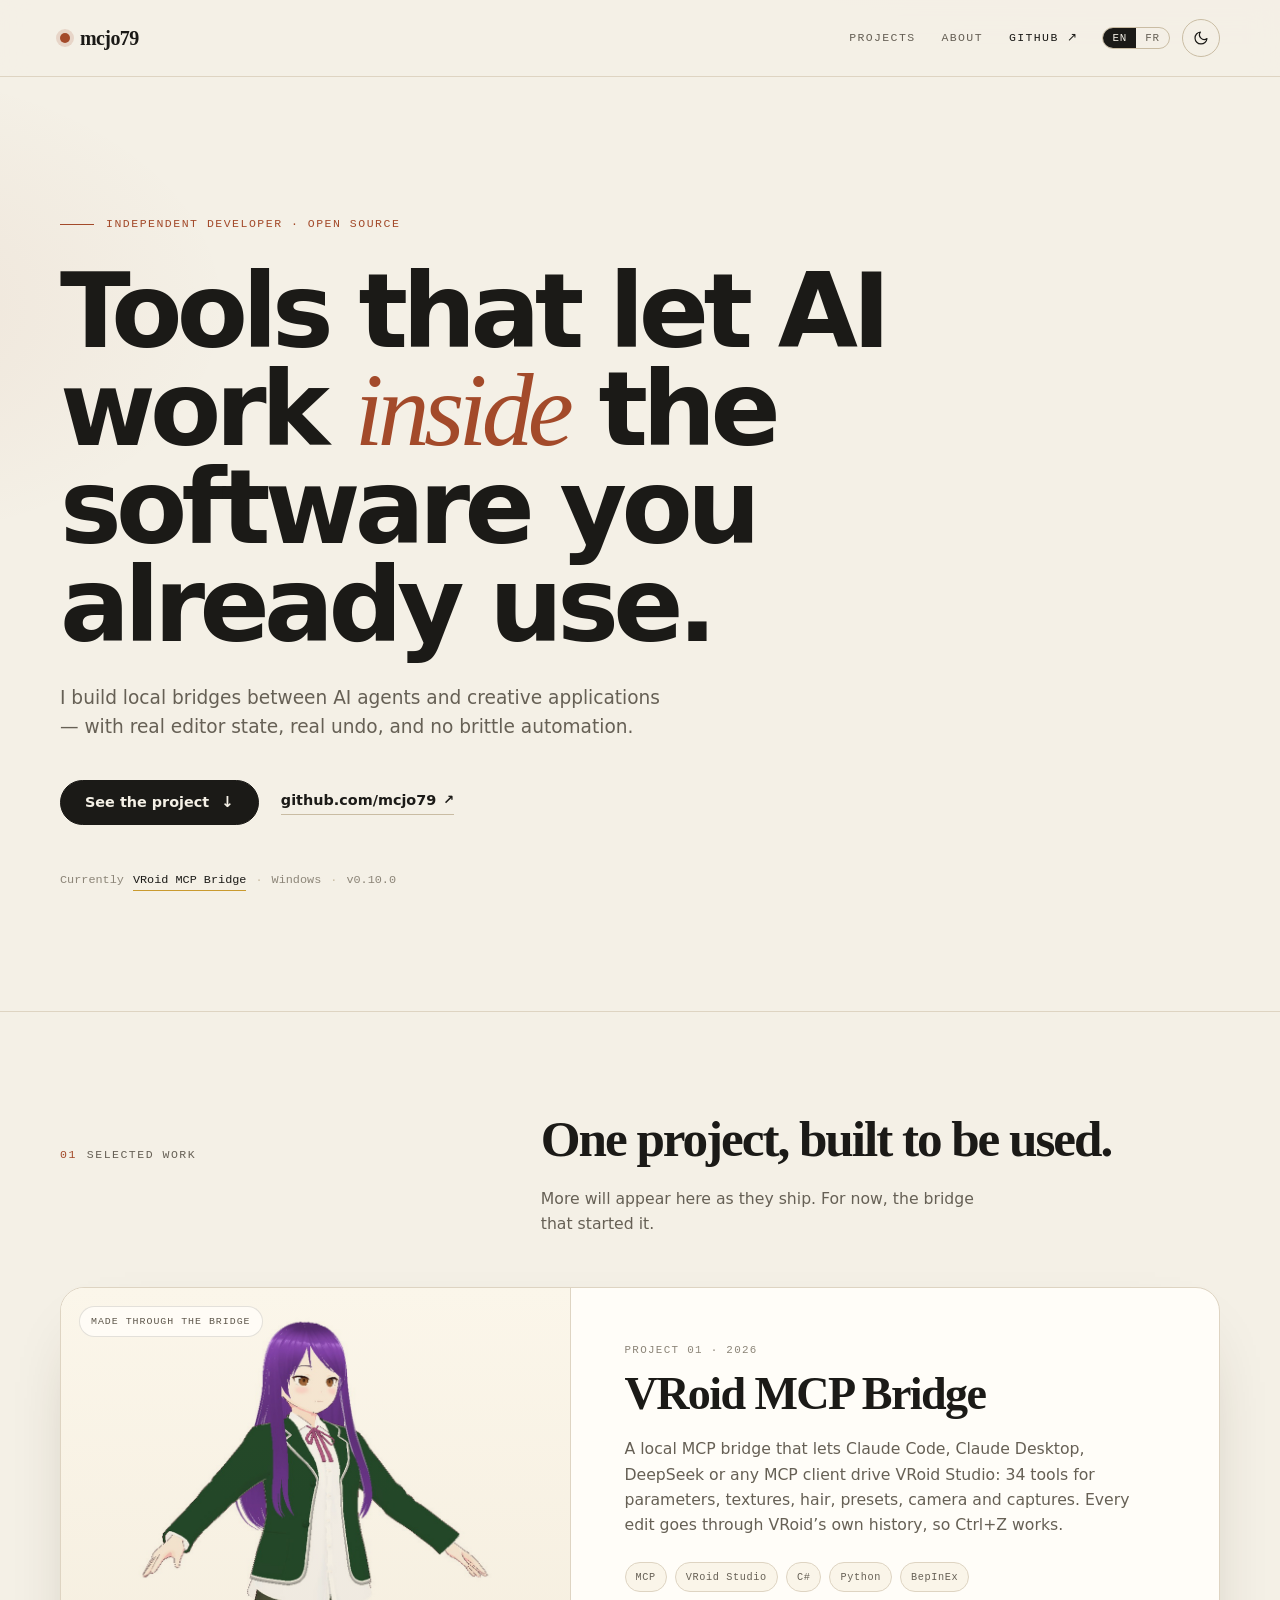
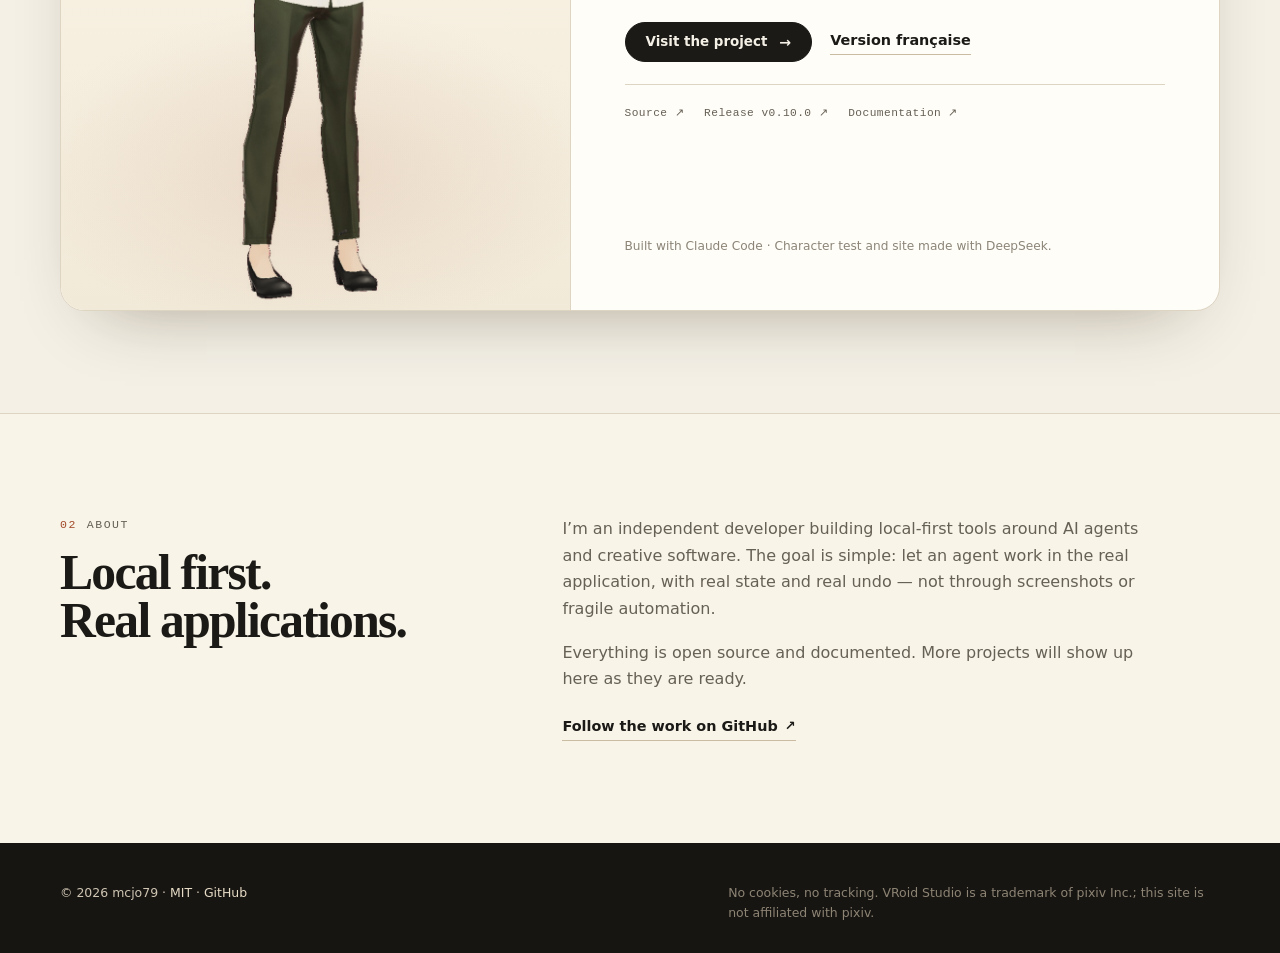
==== index.html @ bace5432 "Page d'accueil bilingue des projets" ====
<!doctype html>
<html lang="en">
<head>
  <meta charset="utf-8">
  <meta name="viewport" content="width=device-width, initial-scale=1">
  <meta name="color-scheme" content="light dark">
  <title>mcjo79 — Projects</title>
  <meta name="description" content="Open-source tools for AI-assisted 3D creation. Currently: VRoid MCP Bridge, a local MCP bridge that lets AI agents drive VRoid Studio.">
  <meta name="author" content="mcjo79">
  <link rel="canonical" href="https://mcjo79.github.io/">
  <link rel="alternate" hreflang="en" href="https://mcjo79.github.io/">
  <link rel="alternate" hreflang="fr" href="https://mcjo79.github.io/fr/">
  <link rel="alternate" hreflang="x-default" href="https://mcjo79.github.io/">
  <meta name="robots" content="index,follow">

  <meta property="og:type" content="website">
  <meta property="og:locale" content="en_US">
  <meta property="og:locale:alternate" content="fr_FR">
  <meta property="og:site_name" content="mcjo79">
  <meta property="og:title" content="mcjo79 — Projects">
  <meta property="og:description" content="Open-source tools for AI-assisted 3D creation. Currently: VRoid MCP Bridge, a local MCP bridge for VRoid Studio.">
  <meta property="og:url" content="https://mcjo79.github.io/">
  <meta property="og:image" content="https://mcjo79.github.io/assets/img/og-en.jpg">
  <meta property="og:image:width" content="1200">
  <meta property="og:image:height" content="630">
  <meta property="og:image:alt" content="mcjo79 — open-source tools for AI-assisted 3D creation">
  <meta name="twitter:card" content="summary_large_image">
  <meta name="twitter:title" content="mcjo79 — Projects">
  <meta name="twitter:description" content="Open-source tools for AI-assisted 3D creation. Currently: VRoid MCP Bridge.">
  <meta name="twitter:image" content="https://mcjo79.github.io/assets/img/og-en.jpg">

  <link rel="icon" href="assets/favicon.svg" type="image/svg+xml">
  <meta name="theme-color" content="#f4f0e6" media="(prefers-color-scheme: light)">
  <meta name="theme-color" content="#141310" media="(prefers-color-scheme: dark)">
  <link rel="stylesheet" href="assets/style.css">
  <script>
    (function () {
      try {
        var t = localStorage.getItem('mcjo79-theme');
        if (t === 'dark' || t === 'light') document.documentElement.dataset.theme = t;
        else if (window.matchMedia && window.matchMedia('(prefers-color-scheme: dark)').matches) {
          document.documentElement.dataset.theme = 'dark';
        }
      } catch (e) {}
    })();
  </script>
  <script src="assets/app.js" defer></script>

  <script type="application/ld+json">
  {
    "@context": "https://schema.org",
    "@type": "Person",
    "name": "mcjo79",
    "url": "https://mcjo79.github.io/",
    "sameAs": ["https://github.com/mcjo79"],
    "knowsAbout": ["MCP", "VRoid Studio", "AI agents", "3D creation"]
  }
  </script>
</head>
<body>
  <a class="skip-link" href="#main">Skip to content</a>

  <header class="site-header">
    <div class="wrap header-inner">
      <a class="brand" href="./" aria-label="mcjo79 — home">
        <span class="brand-dot" aria-hidden="true"></span>
        <span>mcjo79</span>
      </a>

      <nav class="nav" aria-label="Main navigation">
        <a href="#projects">Projects</a>
        <a href="#about">About</a>
        <a class="nav-ext" href="https://github.com/mcjo79" target="_blank" rel="noopener">GitHub <span aria-hidden="true">↗</span></a>
      </nav>

      <div class="header-tools">
        <div class="lang" aria-label="Language">
          <span aria-current="true">EN</span>
          <a href="fr/" hreflang="fr" lang="fr">FR</a>
        </div>
        <button class="theme-toggle" type="button" data-theme-toggle
                aria-label="Switch to dark theme"
                data-light-label="Switch to dark theme"
                data-dark-label="Switch to light theme">
          <svg class="theme-icon sun" viewBox="0 0 24 24" aria-hidden="true">
            <circle cx="12" cy="12" r="4"/>
            <path d="M12 2v2M12 20v2M4.9 4.9l1.4 1.4M17.7 17.7l1.4 1.4M2 12h2M20 12h2M4.9 19.1l1.4-1.4M17.7 6.3l1.4-1.4"/>
          </svg>
          <svg class="theme-icon moon" viewBox="0 0 24 24" aria-hidden="true">
            <path d="M21 12.8A9 9 0 1 1 11.2 3 7 7 0 0 0 21 12.8z"/>
          </svg>
        </button>
      </div>
    </div>
  </header>

  <main id="main">
    <section class="hero wrap">
      <p class="kicker">Independent developer · Open source</p>
      <h1>Tools that let AI work <em>inside</em> the software you already use.</h1>
      <p class="lede">I build local bridges between AI agents and creative applications — with real editor state, real undo, and no brittle automation.</p>
      <div class="hero-actions">
        <a class="btn" href="#projects">See the project <span aria-hidden="true">↓</span></a>
        <a class="text-link" href="https://github.com/mcjo79" target="_blank" rel="noopener">github.com/mcjo79 <span aria-hidden="true">↗</span></a>
      </div>
      <p class="hero-meta"><span>Currently</span> <a href="#projects">VRoid MCP Bridge</a> <span class="sep">·</span> <span>Windows</span> <span class="sep">·</span> <span>v0.10.0</span></p>
    </section>

    <section class="section" id="projects">
      <div class="wrap">
        <header class="section-head">
          <p class="section-label"><span>01</span>Selected work</p>
          <h2>One project, built to be used.</h2>
          <p class="section-lede">More will appear here as they ship. For now, the bridge that started it.</p>
        </header>

        <article class="project">
          <div class="project-media">
            <img src="assets/img/vroid-mcp.jpg" alt="A character with long purple hair and a dark green suit, created in VRoid Studio through the MCP bridge." width="760" height="1238" loading="lazy">
            <span class="media-tag">Made through the bridge</span>
          </div>

          <div class="project-body">
            <p class="project-kicker">Project 01 · 2026</p>
            <h3>VRoid MCP Bridge</h3>
            <p class="project-summary">A local MCP bridge that lets Claude Code, Claude Desktop, DeepSeek or any MCP client drive VRoid Studio: 34 tools for parameters, textures, hair, presets, camera and captures. Every edit goes through VRoid’s own history, so Ctrl+Z works.</p>

            <ul class="tags" aria-label="Technologies">
              <li>MCP</li>
              <li>VRoid Studio</li>
              <li>C#</li>
              <li>Python</li>
              <li>BepInEx</li>
            </ul>

            <div class="project-actions">
              <a class="btn btn-small" href="/vroid-mcp/">Visit the project <span aria-hidden="true">→</span></a>
              <a class="text-link" href="/vroid-mcp/fr/" hreflang="fr" lang="fr">Version française</a>
            </div>

            <div class="project-links">
              <a href="https://github.com/mcjo79/vroid-mcp" target="_blank" rel="noopener">Source ↗</a>
              <a href="https://github.com/mcjo79/vroid-mcp/releases/latest" target="_blank" rel="noopener">Release v0.10.0 ↗</a>
              <a href="https://github.com/mcjo79/vroid-mcp/blob/main/docs/REFERENCE.md" target="_blank" rel="noopener">Documentation ↗</a>
            </div>

            <p class="credit">Built with Claude Code · Character test and site made with DeepSeek.</p>
          </div>
        </article>
      </div>
    </section>

    <section class="section section-alt" id="about">
      <div class="wrap about-grid">
        <div>
          <p class="section-label"><span>02</span>About</p>
          <h2>Local first.<br>Real applications.</h2>
        </div>
        <div class="about-copy">
          <p>I’m an independent developer building local-first tools around AI agents and creative software. The goal is simple: let an agent work in the real application, with real state and real undo — not through screenshots or fragile automation.</p>
          <p>Everything is open source and documented. More projects will show up here as they are ready.</p>
          <a class="text-link" href="https://github.com/mcjo79" target="_blank" rel="noopener">Follow the work on GitHub <span aria-hidden="true">↗</span></a>
        </div>
      </div>
    </section>
  </main>

  <footer class="footer">
    <div class="wrap footer-inner">
      <p>© <span data-year>2026</span> mcjo79 · <a href="https://github.com/mcjo79/mcjo79.github.io/blob/main/LICENSE" target="_blank" rel="noopener">MIT</a> · <a href="https://github.com/mcjo79" target="_blank" rel="noopener">GitHub</a></p>
      <p class="footer-note">No cookies, no tracking. VRoid Studio is a trademark of pixiv Inc.; this site is not affiliated with pixiv.</p>
    </div>
  </footer>
</body>
</html>
---- assets/style.css ----
/* ==========================================================================
   mcjo79 — personal projects
   Warm paper, ink, gold and rust. No external fonts, no dependencies.
   ========================================================================== */

:root {
  --bg: #f4f0e6;
  --bg-2: #ece5d6;
  --surface: #fffdf8;
  --surface-2: #faf5e9;
  --ink: #1b1a17;
  --muted: #666055;
  --faint: #8c8578;
  --line: #ded4c2;
  --line-strong: #c9bca3;
  --gold: #c99a2e;
  --gold-soft: #efe1bd;
  --rust: #a34a2a;
  --green: #2f6b52;
  --max: 1160px;
  --font: ui-sans-serif, system-ui, -apple-system, "Segoe UI", Roboto, "Helvetica Neue", Arial, sans-serif;
  --serif: ui-serif, Georgia, "Times New Roman", serif;
  --mono: ui-monospace, SFMono-Regular, "Cascadia Code", Consolas, "Liberation Mono", monospace;
  --radius: 24px;
  --shadow: 0 30px 70px -40px rgba(50, 36, 12, .45);
}

html[data-theme="dark"] {
  --bg: #141310;
  --bg-2: #191712;
  --surface: #1d1b17;
  --surface-2: #181612;
  --ink: #f2ecdf;
  --muted: #b3aa99;
  --faint: #8b8274;
  --line: #332d24;
  --line-strong: #453c2e;
  --gold: #e2b84e;
  --gold-soft: #3a2f18;
  --rust: #d77b57;
  --green: #7fbfa1;
  --shadow: 0 30px 80px -40px rgba(0, 0, 0, .9);
}

*, *::before, *::after { box-sizing: border-box; }

html {
  scroll-behavior: smooth;
  scroll-padding-top: 100px;
  -webkit-text-size-adjust: 100%;
  color-scheme: light;
}
html[data-theme="dark"] { color-scheme: dark; }

body {
  margin: 0;
  background:
    radial-gradient(900px 520px at 88% -10%, rgba(201, 154, 46, .13), transparent 60%),
    radial-gradient(700px 440px at -12% 12%, rgba(163, 74, 42, .07), transparent 55%),
    var(--bg);
  color: var(--ink);
  font-family: var(--font);
  font-size: 16px;
  line-height: 1.6;
  -webkit-font-smoothing: antialiased;
  text-rendering: optimizeLegibility;
}
html[data-theme="dark"] body {
  background:
    radial-gradient(900px 520px at 88% -10%, rgba(226, 184, 78, .08), transparent 60%),
    radial-gradient(700px 440px at -12% 12%, rgba(215, 123, 87, .05), transparent 55%),
    var(--bg);
}

img { max-width: 100%; height: auto; display: block; }
a { color: inherit; text-decoration-thickness: 1px; text-underline-offset: .22em; }
button, input { font: inherit; color: inherit; }
button { cursor: pointer; }
::selection { background: var(--gold); color: #1b1a17; }

:focus-visible {
  outline: 3px solid var(--gold);
  outline-offset: 3px;
  border-radius: 6px;
}

h1, h2, h3, p { margin: 0; }
h1, h2, h3 {
  font-weight: 700;
  line-height: 1;
  letter-spacing: -.035em;
  text-wrap: balance;
}

.wrap {
  width: min(var(--max), calc(100% - 48px));
  margin-inline: auto;
}

.skip-link {
  position: absolute;
  left: 16px;
  top: -60px;
  z-index: 100;
  background: var(--ink);
  color: var(--bg);
  padding: 10px 16px;
  border-radius: 0 0 10px 10px;
  font-size: .86rem;
  text-decoration: none;
}
.skip-link:focus { top: 0; }

/* ---------- Header ---------- */

.site-header {
  position: sticky;
  top: 0;
  z-index: 50;
  background: color-mix(in srgb, var(--bg) 88%, transparent);
  -webkit-backdrop-filter: blur(14px);
  backdrop-filter: blur(14px);
  border-bottom: 1px solid var(--line);
}
.header-inner {
  display: flex;
  align-items: center;
  justify-content: space-between;
  gap: 24px;
  min-height: 76px;
}
.brand {
  display: inline-flex;
  align-items: center;
  gap: 10px;
  font-family: var(--serif);
  font-size: 1.25rem;
  font-weight: 700;
  letter-spacing: -.03em;
  text-decoration: none;
  white-space: nowrap;
}
.brand-dot {
  width: 10px;
  height: 10px;
  border-radius: 50%;
  background: var(--rust);
  box-shadow: 0 0 0 4px color-mix(in srgb, var(--rust) 16%, transparent);
}

.nav {
  display: flex;
  align-items: center;
  gap: 26px;
  margin-left: auto;
}
.nav a {
  font-family: var(--mono);
  font-size: .72rem;
  letter-spacing: .12em;
  text-transform: uppercase;
  text-decoration: none;
  color: var(--muted);
  padding: 6px 0;
}
.nav a:hover { color: var(--rust); }
.nav .nav-ext { color: var(--ink); }

.header-tools {
  display: flex;
  align-items: center;
  gap: 12px;
}
.lang {
  display: inline-flex;
  align-items: center;
  border: 1px solid var(--line-strong);
  border-radius: 999px;
  overflow: hidden;
  font-family: var(--mono);
  font-size: .68rem;
  letter-spacing: .08em;
}
.lang span, .lang a {
  padding: 5px 9px;
  text-decoration: none;
  line-height: 1;
}
.lang span {
  background: var(--ink);
  color: var(--bg);
}
.lang a { color: var(--muted); }
.lang a:hover { color: var(--ink); background: var(--surface); }

.theme-toggle {
  width: 38px;
  height: 38px;
  display: inline-grid;
  place-items: center;
  border: 1px solid var(--line-strong);
  border-radius: 50%;
  background: transparent;
  color: var(--ink);
  font-size: 1rem;
  line-height: 1;
}
.theme-toggle:hover { border-color: var(--ink); background: var(--surface); }
.theme-icon {
  display: none;
  width: 16px;
  height: 16px;
  fill: none;
  stroke: currentColor;
  stroke-width: 1.8;
  stroke-linecap: round;
  stroke-linejoin: round;
}
html[data-theme="dark"] .theme-icon.sun { display: block; }
html:not([data-theme="dark"]) .theme-icon.moon { display: block; }

/* ---------- Hero ---------- */

.hero {
  padding-top: clamp(72px, 11vw, 138px);
  padding-bottom: clamp(72px, 10vw, 120px);
}
.kicker {
  display: flex;
  align-items: center;
  gap: 12px;
  margin-bottom: 30px;
  font-family: var(--mono);
  font-size: .72rem;
  letter-spacing: .13em;
  text-transform: uppercase;
  color: var(--rust);
}
.kicker::before {
  content: "";
  width: 34px;
  height: 1px;
  background: currentColor;
}
.hero h1 {
  max-width: 1050px;
  font-size: clamp(2.9rem, 8.1vw, 7rem);
  line-height: .94;
  letter-spacing: -.055em;
}
.hero h1 em {
  font-family: var(--serif);
  font-style: italic;
  font-weight: 500;
  color: var(--rust);
}
.lede {
  max-width: 610px;
  margin-top: 30px;
  color: var(--muted);
  font-size: clamp(1.02rem, 1.45vw, 1.18rem);
  line-height: 1.55;
}
.hero-actions {
  display: flex;
  align-items: center;
  flex-wrap: wrap;
  gap: 22px;
  margin-top: 38px;
}
.hero-meta {
  display: flex;
  align-items: center;
  flex-wrap: wrap;
  gap: 9px;
  margin-top: 46px;
  font-family: var(--mono);
  font-size: .74rem;
  color: var(--faint);
}
.hero-meta a { color: var(--ink); text-decoration: none; border-bottom: 1px solid var(--gold); }
.hero-meta a:hover { color: var(--rust); }
.hero-meta .sep { color: var(--line-strong); }

.btn {
  display: inline-flex;
  align-items: center;
  justify-content: center;
  gap: 12px;
  padding: 14px 24px;
  border: 1px solid var(--ink);
  border-radius: 999px;
  background: var(--ink);
  color: var(--bg);
  font-size: .9rem;
  font-weight: 600;
  line-height: 1;
  text-decoration: none;
  white-space: nowrap;
  transition: background .2s ease, color .2s ease, border-color .2s ease, transform .2s ease;
}
.btn:hover {
  background: var(--rust);
  border-color: var(--rust);
  color: #fff9ee;
  transform: translateY(-2px);
}
.btn span { font-size: 1.05em; }
.btn-small { padding: 12px 20px; font-size: .84rem; }

.text-link {
  display: inline-flex;
  align-items: center;
  gap: 7px;
  color: var(--ink);
  font-size: .9rem;
  font-weight: 600;
  text-decoration: none;
  border-bottom: 1px solid var(--line-strong);
  padding-bottom: 2px;
}
.text-link:hover { color: var(--rust); border-color: var(--rust); }
.text-link span { font-size: .9em; }

/* ---------- Sections ---------- */

.section {
  padding: clamp(64px, 8vw, 104px) 0;
  border-top: 1px solid var(--line);
}
.section-alt {
  background: color-mix(in srgb, var(--surface-2) 72%, transparent);
}
.section-head {
  display: grid;
  grid-template-columns: minmax(0, .8fr) minmax(0, 1.2fr);
  gap: 28px;
  align-items: end;
  margin-bottom: clamp(30px, 4vw, 50px);
}
.section-label {
  font-family: var(--mono);
  font-size: .72rem;
  letter-spacing: .13em;
  text-transform: uppercase;
  color: var(--muted);
}
.section-label span { color: var(--rust); margin-right: 10px; }
.section-head h2 {
  font-family: var(--serif);
  font-size: clamp(1.9rem, 4vw, 3.2rem);
  letter-spacing: -.04em;
  line-height: .98;
}
.section-lede {
  grid-column: 2;
  color: var(--muted);
  font-size: .98rem;
  max-width: 46ch;
  margin-top: -6px;
}

/* ---------- Project card ---------- */

.project {
  display: grid;
  grid-template-columns: minmax(0, .88fr) minmax(0, 1.12fr);
  background: var(--surface);
  border: 1px solid var(--line);
  border-radius: var(--radius);
  overflow: hidden;
  box-shadow: var(--shadow);
}
.project-media {
  position: relative;
  display: flex;
  align-items: flex-end;
  justify-content: center;
  min-height: 590px;
  padding: 22px 18px 0;
  background:
    linear-gradient(180deg, #fbf6ea 0%, #f2ead9 100%);
  border-right: 1px solid var(--line);
  overflow: hidden;
}
.project-media::before {
  content: "";
  position: absolute;
  inset: 0;
  background: radial-gradient(420px 240px at 50% 78%, rgba(163, 74, 42, .12), transparent 70%);
  pointer-events: none;
}
.project-media img {
  position: relative;
  width: 100%;
  max-height: 600px;
  object-fit: contain;
  object-position: bottom center;
  mix-blend-mode: multiply;
}
.media-tag {
  position: absolute;
  top: 18px;
  left: 18px;
  z-index: 1;
  padding: 7px 11px;
  border-radius: 999px;
  background: rgba(255, 253, 248, .88);
  border: 1px solid rgba(27, 26, 23, .12);
  color: #5e574b;
  font-family: var(--mono);
  font-size: .62rem;
  letter-spacing: .1em;
  text-transform: uppercase;
  -webkit-backdrop-filter: blur(6px);
  backdrop-filter: blur(6px);
}
.project-body {
  display: flex;
  flex-direction: column;
  padding: clamp(28px, 4.4vw, 54px);
}
.project-kicker {
  font-family: var(--mono);
  font-size: .68rem;
  letter-spacing: .12em;
  text-transform: uppercase;
  color: var(--faint);
}
.project-body h3 {
  font-family: var(--serif);
  font-size: clamp(2rem, 3.6vw, 3rem);
  line-height: .98;
  margin-top: 12px;
}
.project-summary {
  color: var(--muted);
  font-size: .98rem;
  line-height: 1.62;
  margin-top: 20px;
  max-width: 52ch;
}
.tags {
  display: flex;
  flex-wrap: wrap;
  gap: 8px;
  list-style: none;
  padding: 0;
  margin: 24px 0 0;
}
.tags li {
  padding: 6px 10px;
  border: 1px solid var(--line);
  border-radius: 999px;
  font-family: var(--mono);
  font-size: .64rem;
  letter-spacing: .06em;
  color: var(--muted);
  background: var(--surface-2);
}
.project-actions {
  display: flex;
  align-items: center;
  flex-wrap: wrap;
  gap: 18px;
  margin-top: 30px;
}
.project-links {
  display: flex;
  flex-wrap: wrap;
  gap: 20px;
  margin-top: 22px;
  padding-top: 20px;
  border-top: 1px solid var(--line);
  font-family: var(--mono);
  font-size: .7rem;
  letter-spacing: .04em;
}
.project-links a {
  color: var(--muted);
  text-decoration: none;
}
.project-links a:hover { color: var(--rust); }
.credit {
  margin-top: auto;
  padding-top: 28px;
  color: var(--faint);
  font-size: .76rem;
  line-height: 1.5;
}

/* ---------- About ---------- */

.about-grid {
  display: grid;
  grid-template-columns: minmax(0, .8fr) minmax(0, 1.2fr);
  gap: clamp(28px, 5vw, 70px);
  align-items: start;
}
.about-grid h2 {
  font-family: var(--serif);
  font-size: clamp(1.9rem, 4vw, 3.1rem);
  margin-top: 14px;
  line-height: .98;
}
.about-copy p {
  color: var(--muted);
  font-size: 1rem;
  line-height: 1.65;
  margin-bottom: 18px;
  max-width: 58ch;
}
.about-copy .text-link { margin-top: 4px; }

/* ---------- Footer ---------- */

.footer {
  background: #171512;
  color: #cfc5b3;
  padding: 40px 0 30px;
  font-size: .78rem;
}
.footer a { color: #e7dcc6; text-decoration: none; }
.footer a:hover { color: var(--gold); }
.footer-inner {
  display: flex;
  justify-content: space-between;
  align-items: flex-start;
  gap: 24px;
  flex-wrap: wrap;
}
.footer p { margin: 0; max-width: 62ch; line-height: 1.6; }
.footer .footer-note { color: #8d8474; }
.footer .footer-note a { color: #c9bda7; }

/* ---------- 404 ---------- */

.error-page {
  min-height: calc(100vh - 76px);
  display: grid;
  place-items: center;
  padding: 64px 0;
  text-align: center;
}
.error-page .code {
  font-family: var(--serif);
  font-size: clamp(6rem, 22vw, 12rem);
  line-height: .8;
  color: var(--ink);
  letter-spacing: -.08em;
}
.error-page h1 {
  font-family: var(--serif);
  font-size: clamp(1.8rem, 4vw, 2.8rem);
  margin-top: 22px;
}
.error-page p {
  color: var(--muted);
  max-width: 44ch;
  margin: 14px auto 0;
}
.error-actions {
  display: flex;
  justify-content: center;
  flex-wrap: wrap;
  gap: 16px;
  margin-top: 30px;
}

/* ---------- Responsive ---------- */

@media (max-width: 980px) {
  .project { grid-template-columns: 1fr; }
  .project-media {
    min-height: 440px;
    max-height: 520px;
    border-right: 0;
    border-bottom: 1px solid var(--line);
    padding-top: 12px;
  }
  .project-media img { max-height: 500px; }
  .project-body { padding: 34px; }
  .credit { margin-top: 24px; }
}

@media (max-width: 760px) {
  .wrap { width: calc(100% - 32px); }
  .header-inner { min-height: 66px; gap: 12px; }
  .nav { display: none; }
  .brand { font-size: 1.08rem; }
  .brand-dot { width: 8px; height: 8px; }
  .header-tools { gap: 8px; }
  .lang span, .lang a { padding: 4px 8px; }
  .theme-toggle { width: 34px; height: 34px; }
  .hero { padding-top: 56px; padding-bottom: 64px; }
  .hero h1 { font-size: clamp(2.55rem, 11vw, 3.8rem); }
  .lede { margin-top: 22px; }
  .hero-actions { gap: 16px; margin-top: 30px; }
  .hero-meta { margin-top: 32px; }
  .section-head { grid-template-columns: 1fr; gap: 16px; }
  .section-lede { grid-column: 1; margin-top: 0; }
  .about-grid { grid-template-columns: 1fr; }
  .project-media { min-height: 360px; max-height: 430px; }
  .project-media img { max-height: 420px; }
  .project-body { padding: 24px; }
  .project-body h3 { font-size: clamp(1.9rem, 8vw, 2.5rem); }
  .project-summary { font-size: .94rem; }
  .project-actions { gap: 14px; }
  .footer-inner { flex-direction: column; gap: 14px; }
  .error-page { min-height: calc(100vh - 66px); }
}

@media (max-width: 420px) {
  .header-tools .lang { font-size: .62rem; }
  .hero h1 { font-size: clamp(2.3rem, 12vw, 3.1rem); }
  .btn { width: 100%; }
  .project-actions .text-link { margin-inline: auto; }
  .project-links { gap: 14px; }
  .media-tag { font-size: .56rem; }
}

@media (prefers-reduced-motion: reduce) {
  html { scroll-behavior: auto; }
  *, *::before, *::after {
    animation-duration: .01ms !important;
    transition-duration: .01ms !important;
  }
}
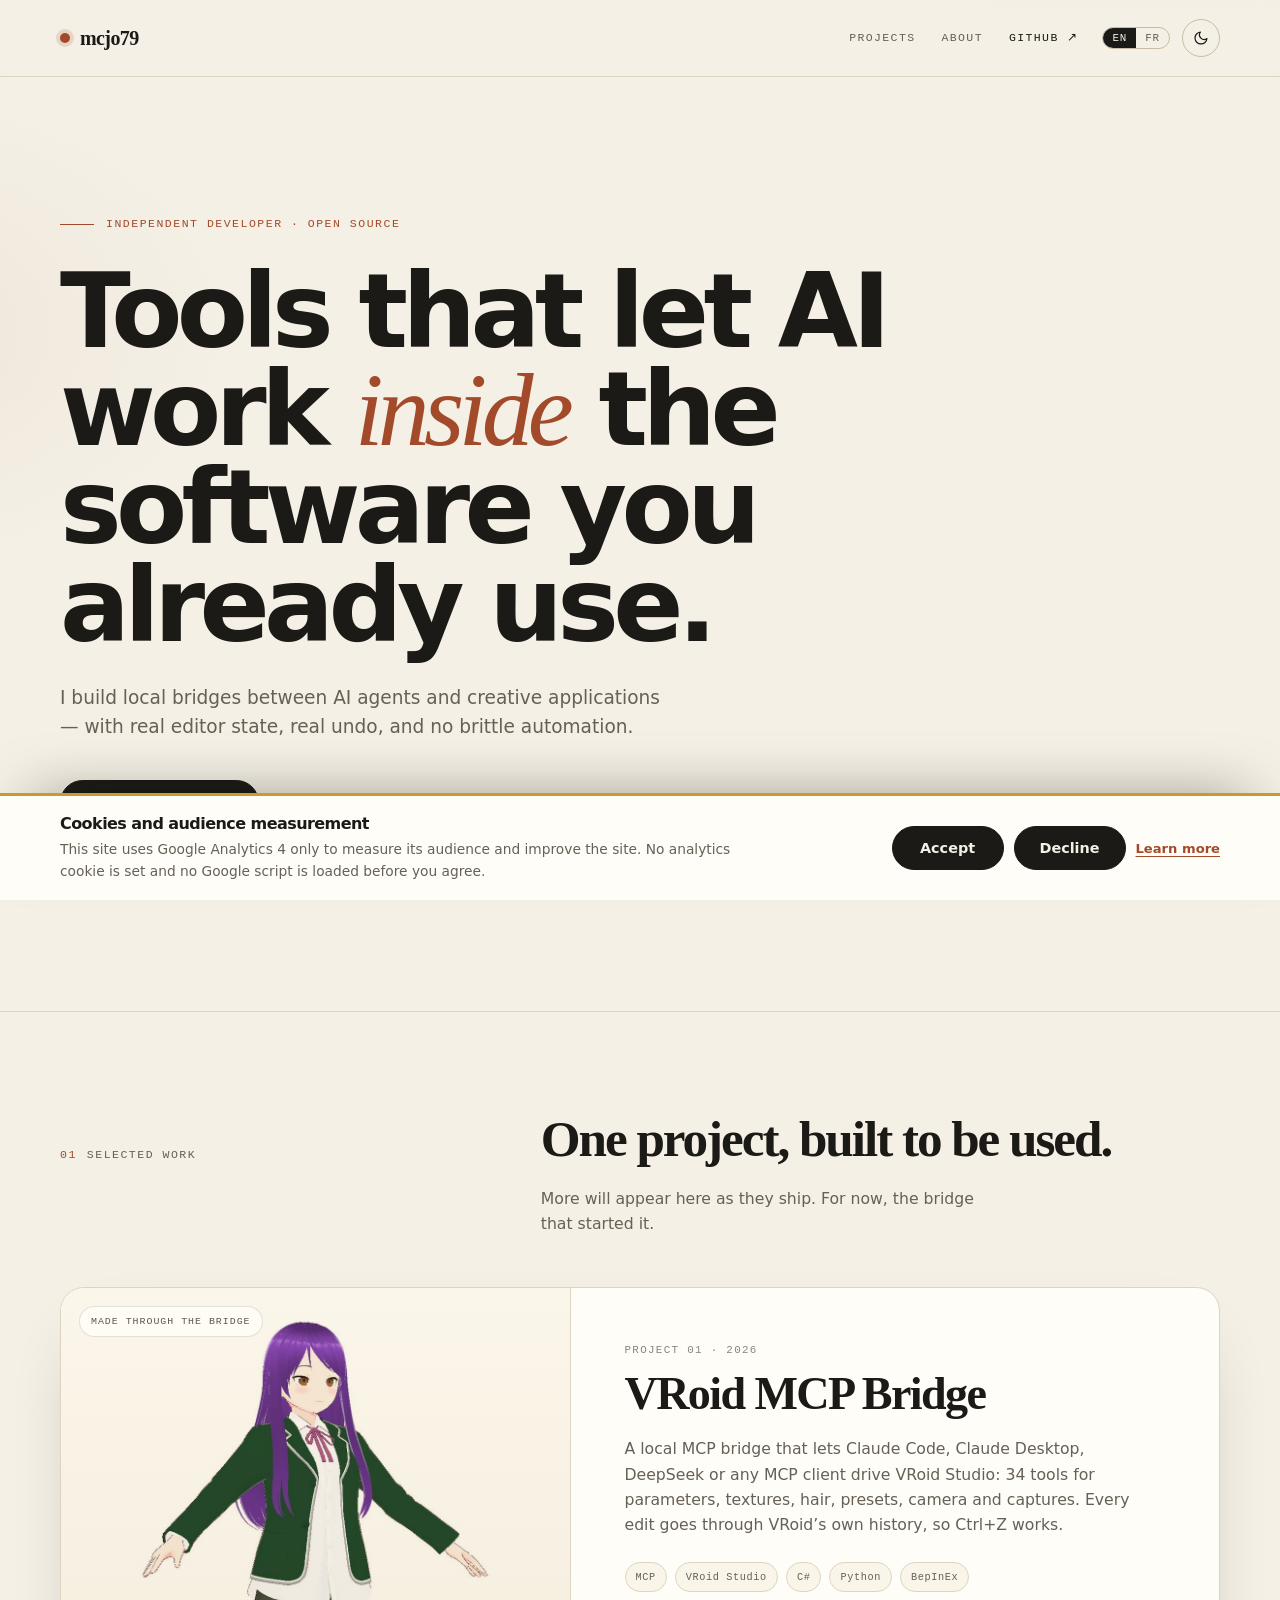
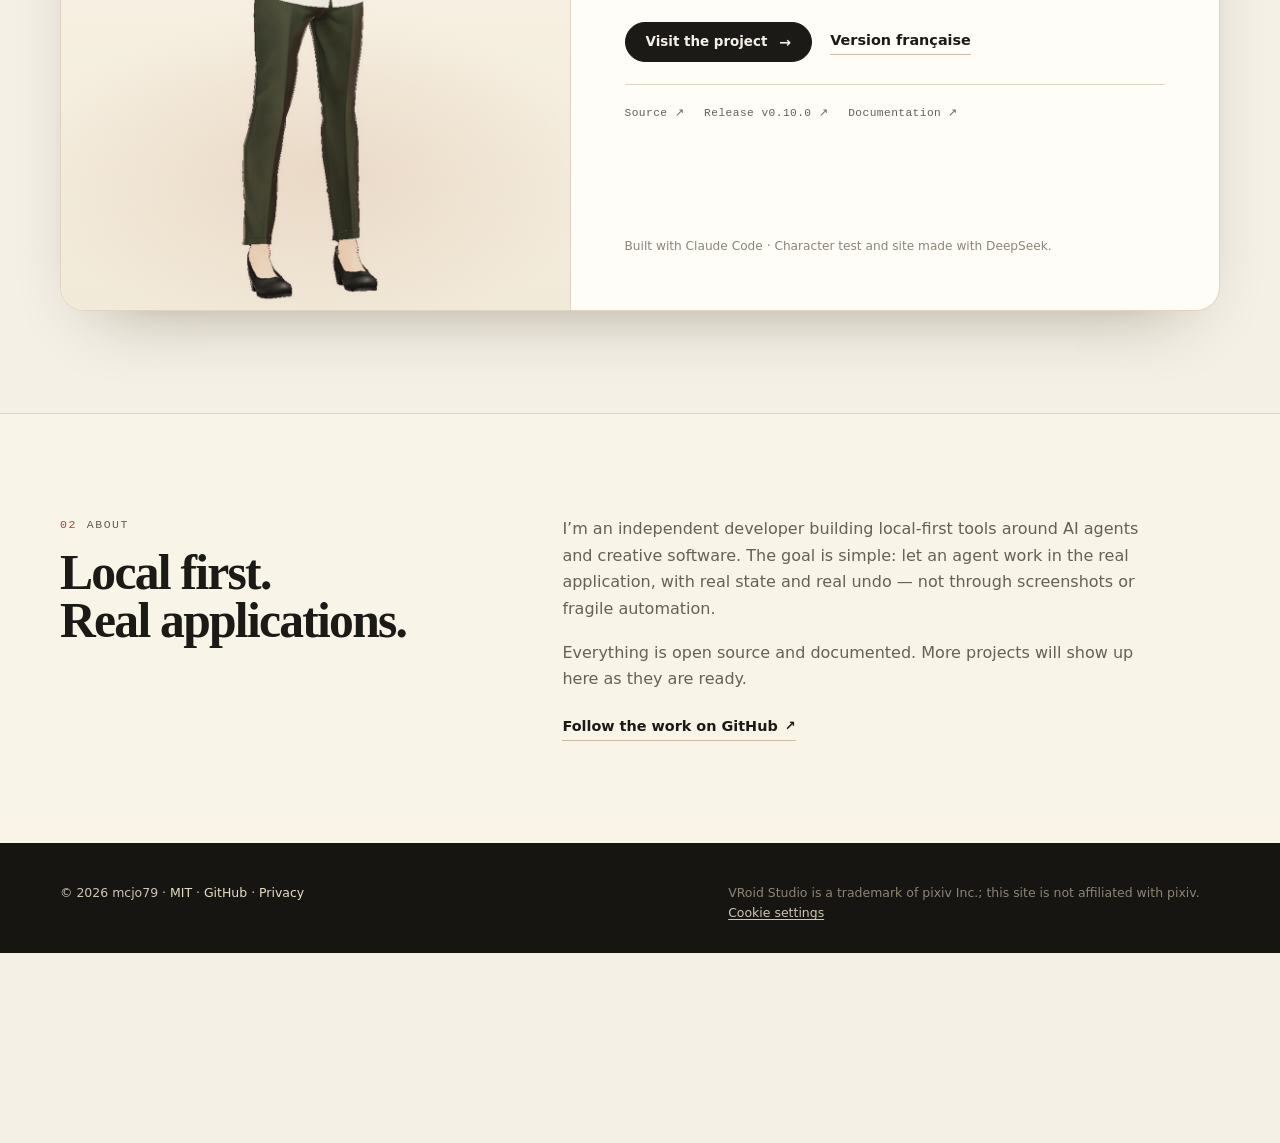
==== commit 7ec0a814: "Ajout du suivi Analytics avec consentement RGPD" ====
--- a/index.html
+++ b/index.html
@@ -1,5 +1,5 @@
 <!doctype html>
-<html lang="en">
+<html lang="en" data-privacy="privacy/">
 <head>
   <meta charset="utf-8">
   <meta name="viewport" content="width=device-width, initial-scale=1">
@@ -45,6 +45,7 @@
     })();
   </script>
   <script src="assets/app.js" defer></script>
+  <script src="assets/js/consent.js" defer></script>
 
   <script type="application/ld+json">
   {
@@ -167,8 +168,8 @@
 
   <footer class="footer">
     <div class="wrap footer-inner">
-      <p>© <span data-year>2026</span> mcjo79 · <a href="https://github.com/mcjo79/mcjo79.github.io/blob/main/LICENSE" target="_blank" rel="noopener">MIT</a> · <a href="https://github.com/mcjo79" target="_blank" rel="noopener">GitHub</a></p>
-      <p class="footer-note">No cookies, no tracking. VRoid Studio is a trademark of pixiv Inc.; this site is not affiliated with pixiv.</p>
+      <p>© <span data-year>2026</span> mcjo79 · <a href="https://github.com/mcjo79/mcjo79.github.io/blob/main/LICENSE" target="_blank" rel="noopener">MIT</a> · <a href="https://github.com/mcjo79" target="_blank" rel="noopener">GitHub</a> · <a href="privacy/">Privacy</a></p>
+      <p class="footer-note">VRoid Studio is a trademark of pixiv Inc.; this site is not affiliated with pixiv. <button type="button" class="footer-link-button" data-consent-open>Cookie settings</button></p>
     </div>
   </footer>
 </body>
--- a/assets/style.css
+++ b/assets/style.css
@@ -626,3 +626,139 @@
     transition-duration: .01ms !important;
   }
 }
+
+/* ---------- Consentement RGPD ---------- */
+
+.consent-banner {
+  position: fixed;
+  left: 0;
+  right: 0;
+  bottom: 0;
+  z-index: 110;
+  background: var(--surface);
+  border-top: 3px solid var(--gold);
+  box-shadow: 0 -24px 60px -34px rgba(30, 22, 8, .55);
+}
+.consent-banner[hidden] { display: none; }
+.consent-inner {
+  display: flex;
+  align-items: center;
+  justify-content: space-between;
+  gap: 28px;
+  padding-top: 18px;
+  padding-bottom: 18px;
+}
+.consent-text { max-width: 70ch; }
+.consent-text h2 {
+  font-size: 1rem;
+  line-height: 1.25;
+  margin-bottom: 5px;
+}
+.consent-text p {
+  margin: 0;
+  color: var(--muted);
+  font-size: .86rem;
+  line-height: 1.55;
+}
+.consent-text .consent-state {
+  margin-top: 6px;
+  color: var(--ink);
+  font-size: .78rem;
+  font-weight: 700;
+}
+.consent-actions {
+  display: flex;
+  align-items: center;
+  gap: 10px;
+  flex-wrap: wrap;
+  flex-shrink: 0;
+}
+.consent-btn {
+  width: auto;
+  min-width: 112px;
+  justify-content: center;
+}
+.consent-more {
+  font-size: .82rem;
+  color: var(--rust);
+  font-weight: 600;
+  text-underline-offset: 3px;
+  white-space: nowrap;
+}
+.consent-more:hover { color: var(--gold); }
+body.consent-open { padding-bottom: 190px; }
+
+.footer-link-button {
+  background: none;
+  border: 0;
+  padding: 0;
+  color: #cfc5b3;
+  font: inherit;
+  text-decoration: underline;
+  text-underline-offset: .2em;
+}
+.footer-link-button:hover { color: var(--gold); }
+
+/* ---------- Pages légales ---------- */
+
+.legal { padding-top: clamp(48px, 6vw, 76px); }
+.legal-wrap { max-width: 820px; }
+.legal h1 {
+  font-family: var(--serif);
+  font-size: clamp(2.2rem, 5vw, 3.4rem);
+  margin: 16px 0 18px;
+}
+.legal h2 {
+  font-size: 1.22rem;
+  margin: 38px 0 12px;
+}
+.legal p, .legal li {
+  color: var(--muted);
+  font-size: .95rem;
+}
+.legal p { margin-bottom: 14px; }
+.legal p:last-child { margin-bottom: 0; }
+.legal strong { color: var(--ink); }
+.legal ul, .legal ol {
+  margin: 0 0 1em;
+  padding-left: 22px;
+}
+.legal li { margin-bottom: .45em; }
+.legal a { color: var(--rust); font-weight: 600; }
+.legal a:hover { color: var(--gold); }
+.legal table {
+  width: 100%;
+  border-collapse: collapse;
+  margin: 16px 0 24px;
+  font-size: .88rem;
+}
+.legal th, .legal td {
+  padding: 10px 12px;
+  border-bottom: 1px solid var(--line);
+  text-align: left;
+  vertical-align: top;
+}
+.legal th { color: var(--ink); font-weight: 700; }
+.legal td { color: var(--muted); }
+.legal code {
+  font-family: var(--mono);
+  font-size: .86em;
+  background: color-mix(in srgb, var(--ink) 6%, transparent);
+  border: 1px solid var(--line);
+  border-radius: 5px;
+  padding: .08em .32em;
+  white-space: nowrap;
+}
+.legal-footer { border-top: 0; }
+
+@media (max-width: 760px) {
+  .consent-inner {
+    flex-direction: column;
+    align-items: stretch;
+    gap: 14px;
+  }
+  .consent-actions { width: 100%; }
+  .consent-btn { flex: 1 1 130px; }
+  .consent-more { width: 100%; }
+  body.consent-open { padding-bottom: 280px; }
+}
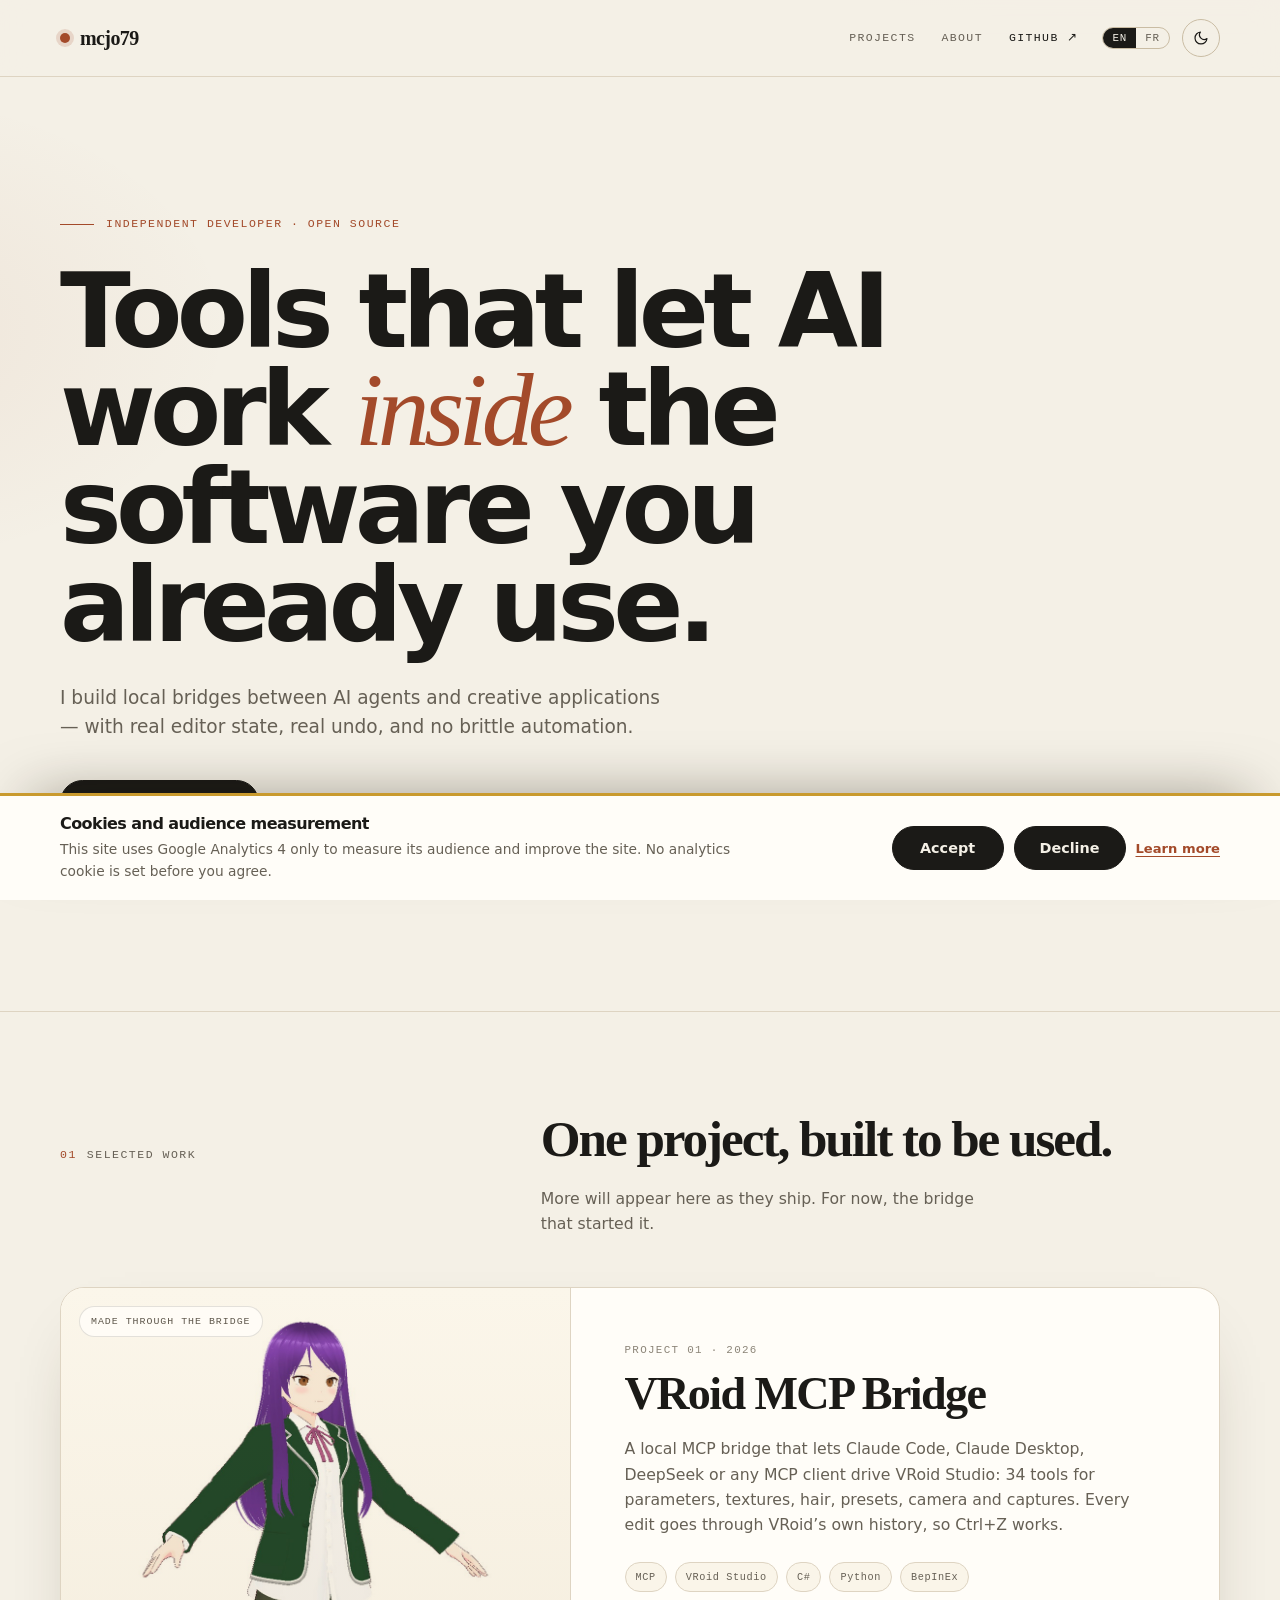
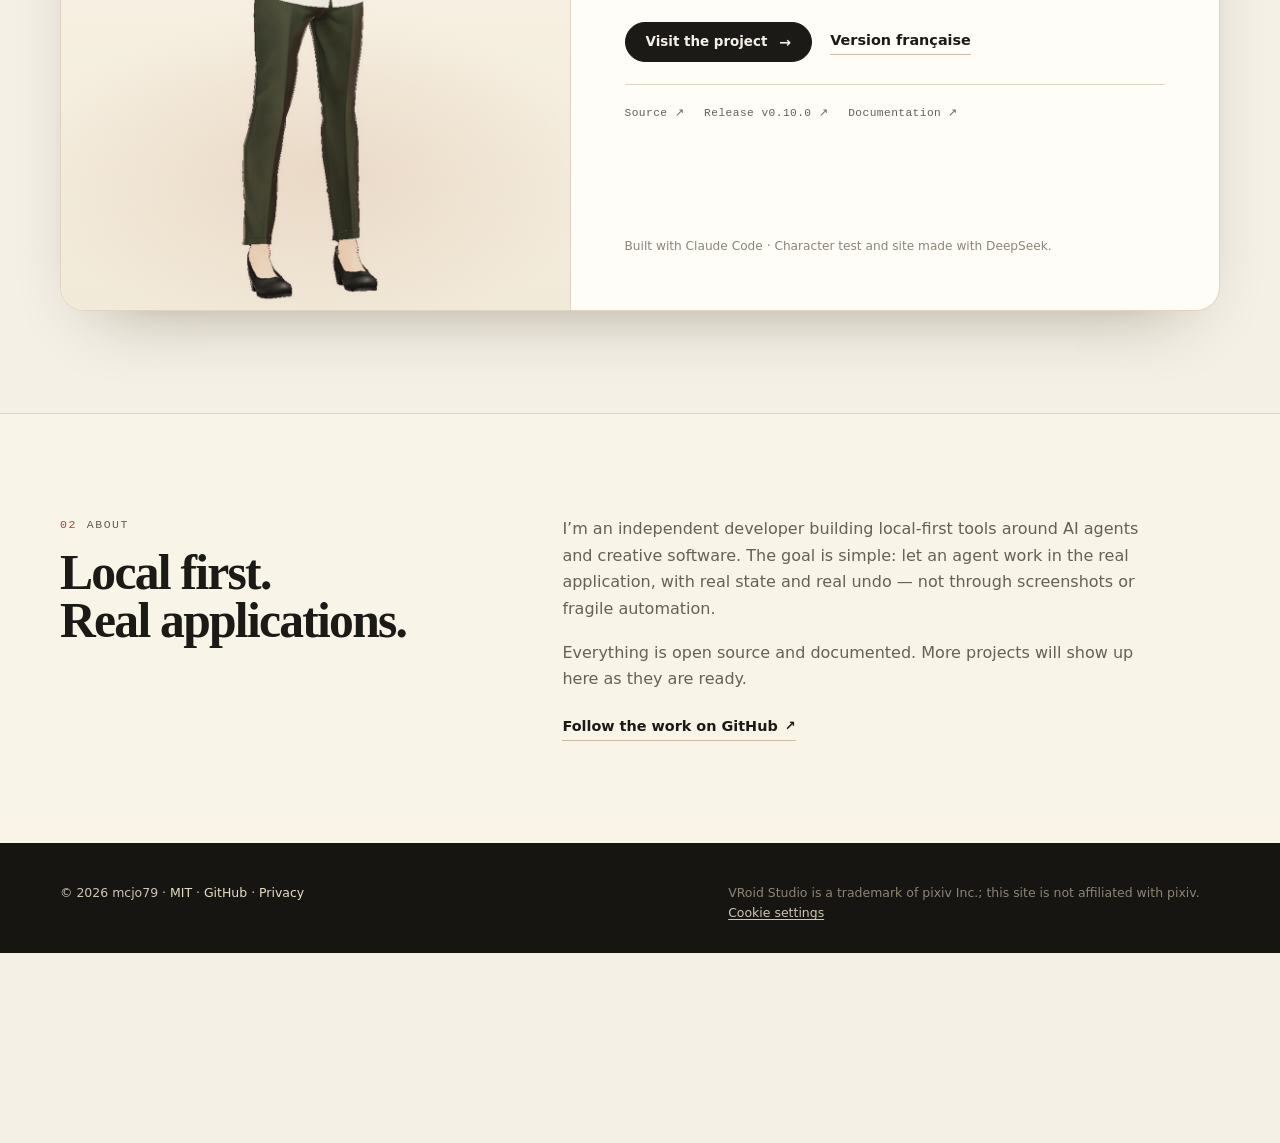
==== commit b9c78857: "Passe GA4 en advanced consent mode" ====
--- a/index.html
+++ b/index.html
@@ -44,6 +44,8 @@
       } catch (e) {}
     })();
   </script>
+  <script src="assets/js/gtag-init.js"></script>
+  <script async src="https://www.googletagmanager.com/gtag/js?id=G-2NDE82V29F"></script>
   <script src="assets/app.js" defer></script>
   <script src="assets/js/consent.js" defer></script>
 
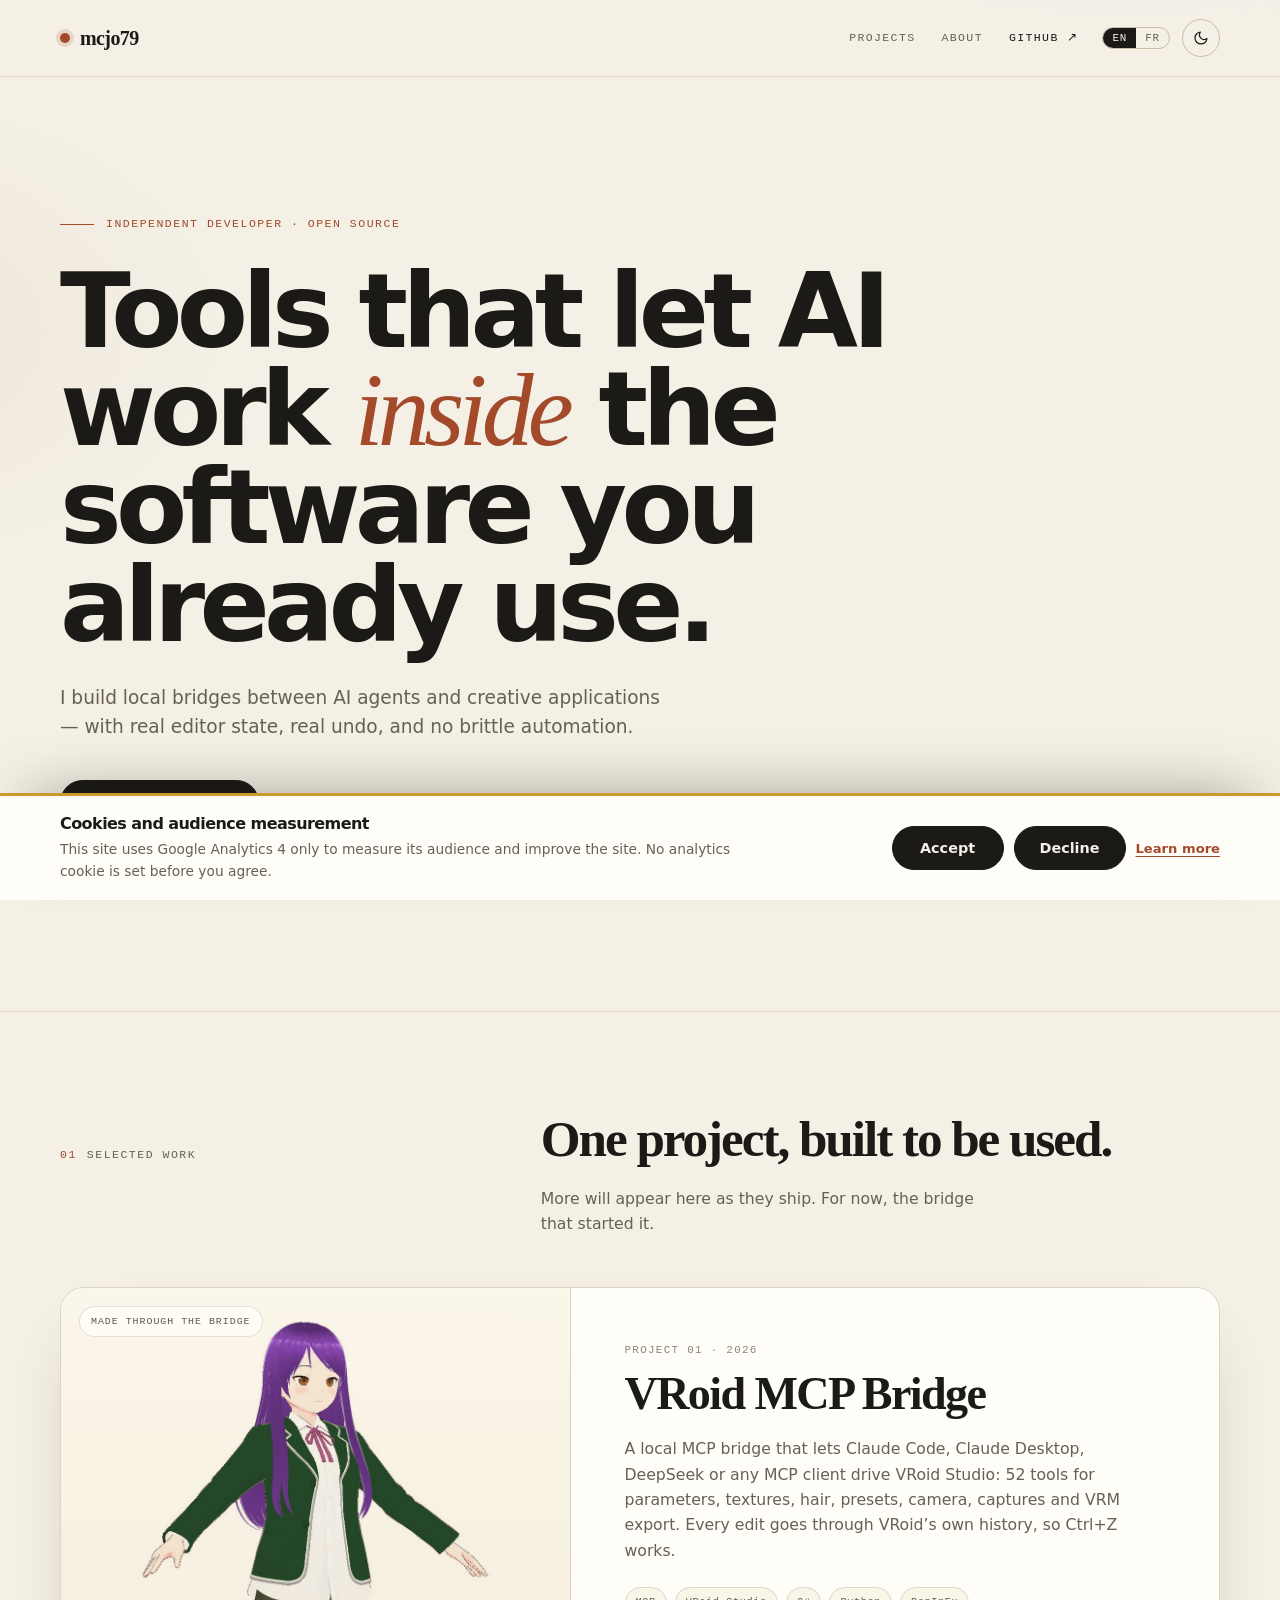
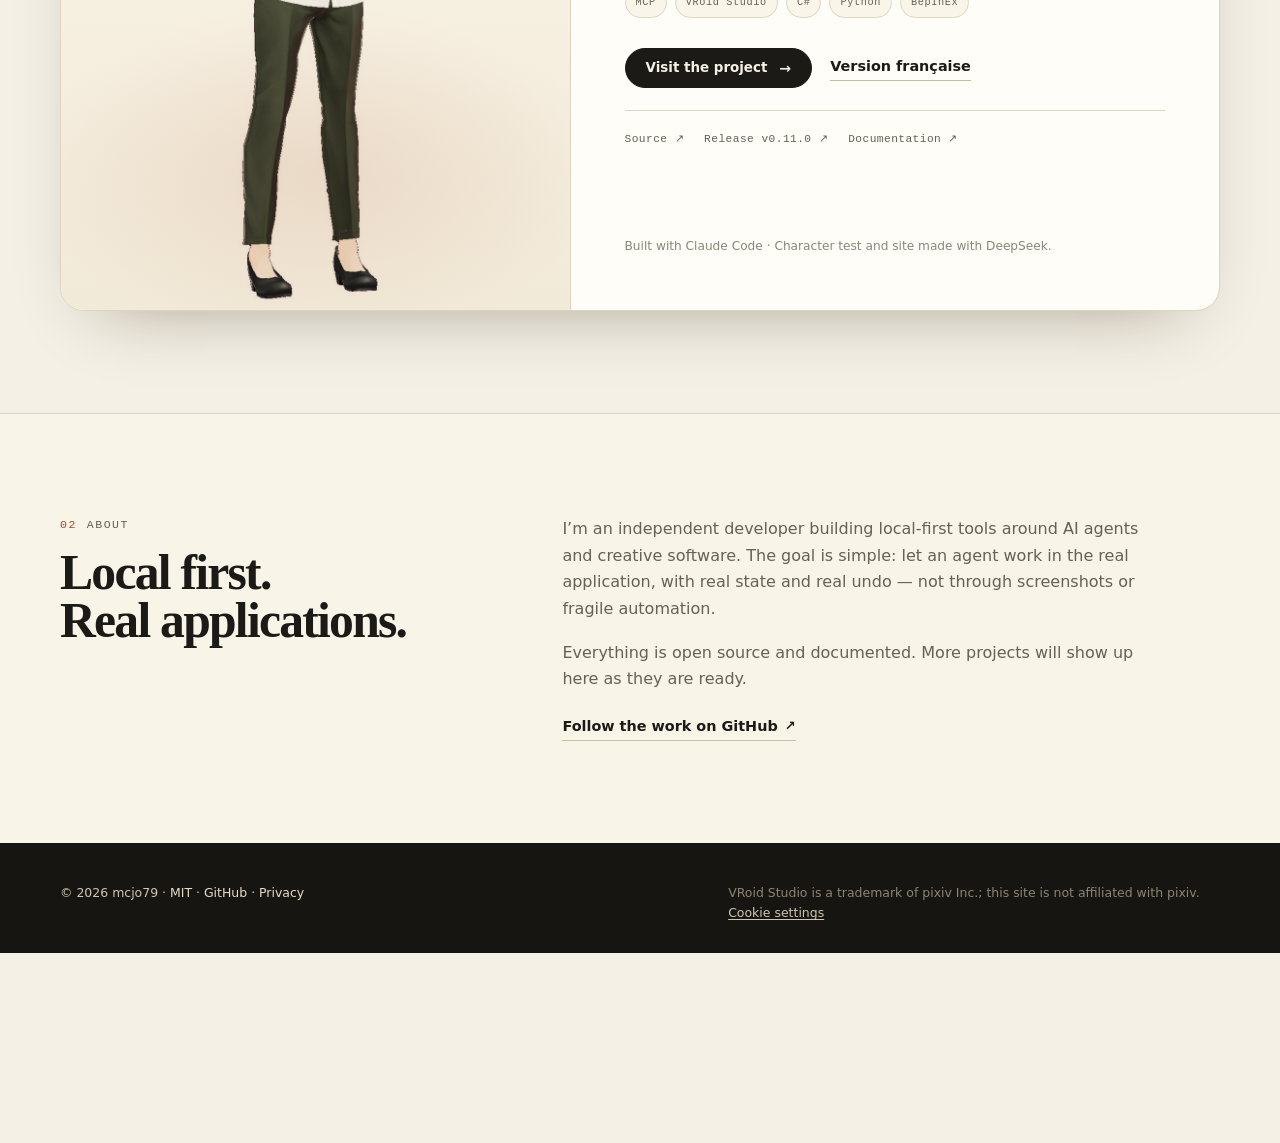
==== commit 9f9c1985: "Sitemap combine du portfolio et du site vroid-mcp" ====
--- a/index.html
+++ b/index.html
@@ -7,6 +7,7 @@
   <title>mcjo79 — Projects</title>
   <meta name="description" content="Open-source tools for AI-assisted 3D creation. Currently: VRoid MCP Bridge, a local MCP bridge that lets AI agents drive VRoid Studio.">
   <meta name="author" content="mcjo79">
+  <meta name="google-site-verification" content="qFB8fUn_VpavCByFbEbIgE3ozJR31JgtIUGdRd3FlLw" />
   <link rel="canonical" href="https://mcjo79.github.io/">
   <link rel="alternate" hreflang="en" href="https://mcjo79.github.io/">
   <link rel="alternate" hreflang="fr" href="https://mcjo79.github.io/fr/">
@@ -106,7 +107,7 @@
         <a class="btn" href="#projects">See the project <span aria-hidden="true">↓</span></a>
         <a class="text-link" href="https://github.com/mcjo79" target="_blank" rel="noopener">github.com/mcjo79 <span aria-hidden="true">↗</span></a>
       </div>
-      <p class="hero-meta"><span>Currently</span> <a href="#projects">VRoid MCP Bridge</a> <span class="sep">·</span> <span>Windows</span> <span class="sep">·</span> <span>v0.10.0</span></p>
+      <p class="hero-meta"><span>Currently</span> <a href="#projects">VRoid MCP Bridge</a> <span class="sep">·</span> <span>Windows</span> <span class="sep">·</span> <span>v0.11.0</span></p>
     </section>
 
     <section class="section" id="projects">
@@ -126,7 +127,7 @@
           <div class="project-body">
             <p class="project-kicker">Project 01 · 2026</p>
             <h3>VRoid MCP Bridge</h3>
-            <p class="project-summary">A local MCP bridge that lets Claude Code, Claude Desktop, DeepSeek or any MCP client drive VRoid Studio: 34 tools for parameters, textures, hair, presets, camera and captures. Every edit goes through VRoid’s own history, so Ctrl+Z works.</p>
+            <p class="project-summary">A local MCP bridge that lets Claude Code, Claude Desktop, DeepSeek or any MCP client drive VRoid Studio: 52 tools for parameters, textures, hair, presets, camera, captures and VRM export. Every edit goes through VRoid’s own history, so Ctrl+Z works.</p>
 
             <ul class="tags" aria-label="Technologies">
               <li>MCP</li>
@@ -143,7 +144,7 @@
 
             <div class="project-links">
               <a href="https://github.com/mcjo79/vroid-mcp" target="_blank" rel="noopener">Source ↗</a>
-              <a href="https://github.com/mcjo79/vroid-mcp/releases/latest" target="_blank" rel="noopener">Release v0.10.0 ↗</a>
+              <a href="https://github.com/mcjo79/vroid-mcp/releases/latest" target="_blank" rel="noopener">Release v0.11.0 ↗</a>
               <a href="https://github.com/mcjo79/vroid-mcp/blob/main/docs/REFERENCE.md" target="_blank" rel="noopener">Documentation ↗</a>
             </div>
 
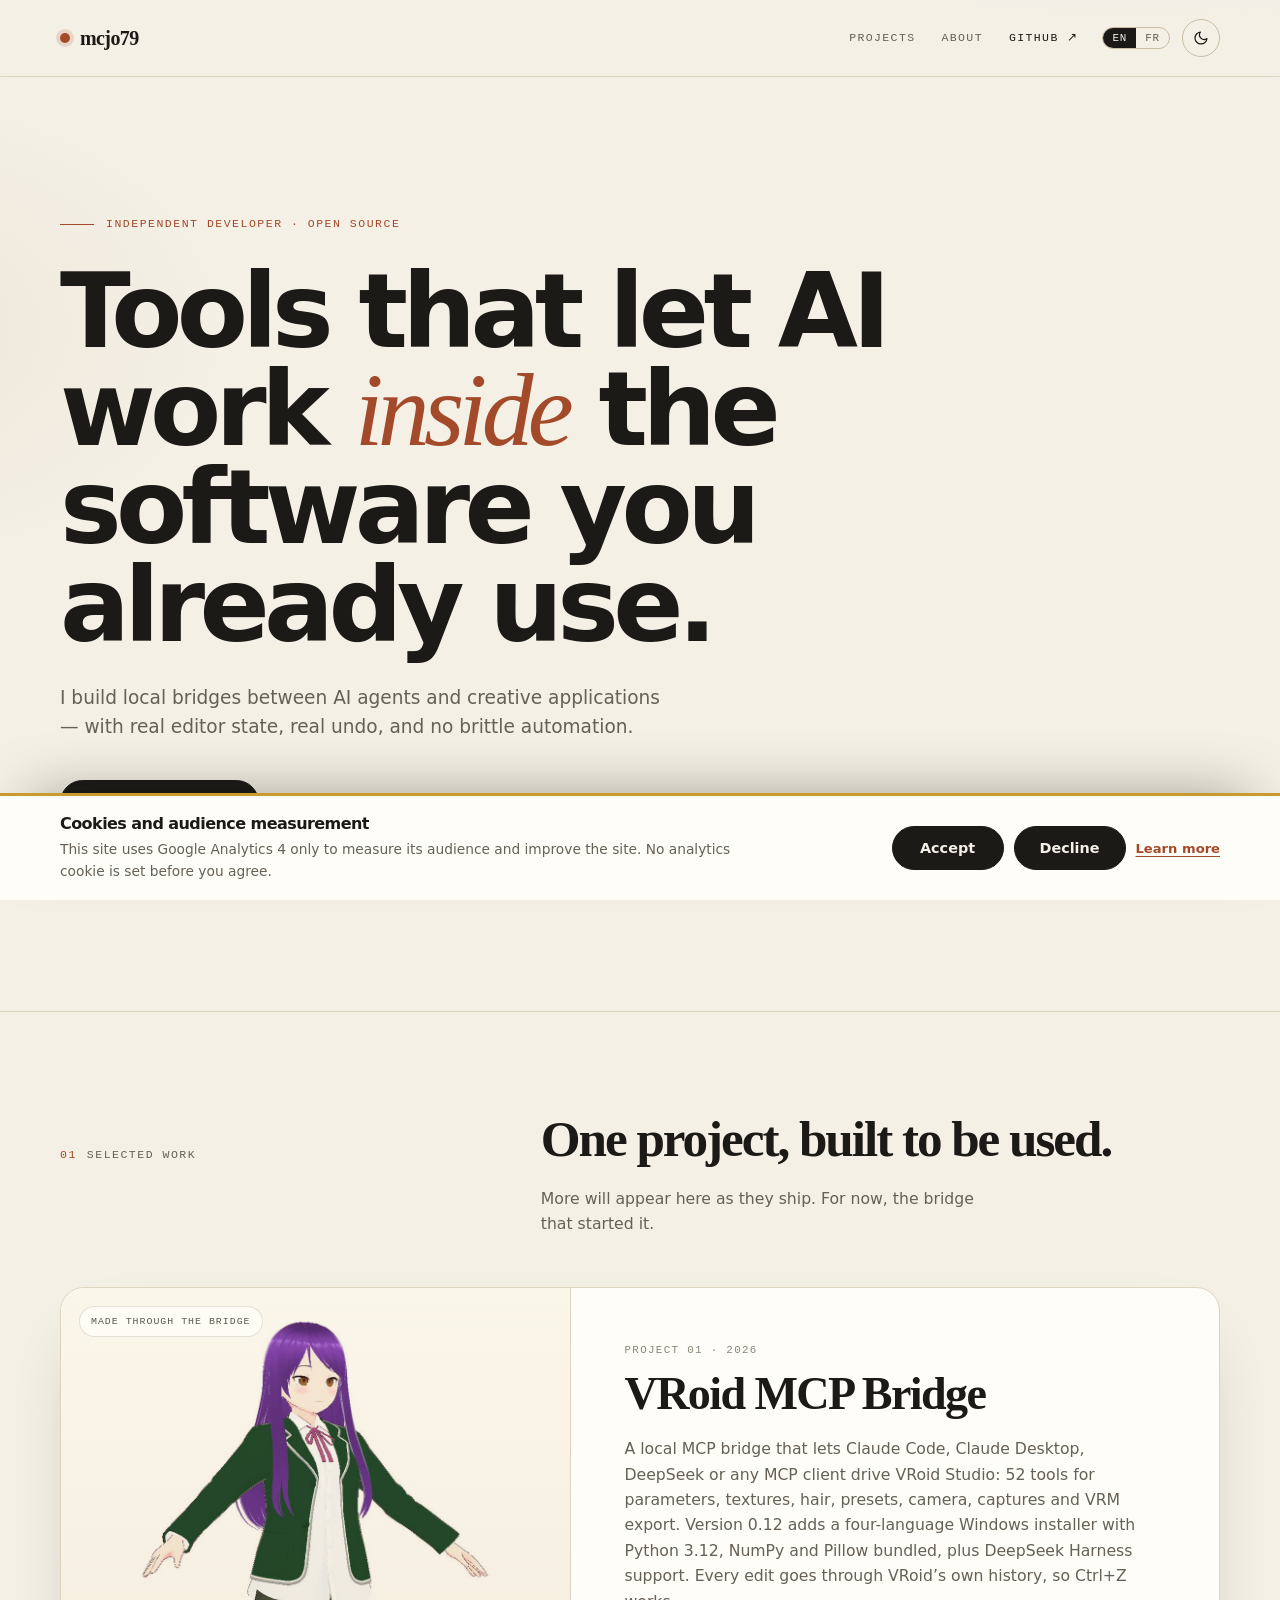
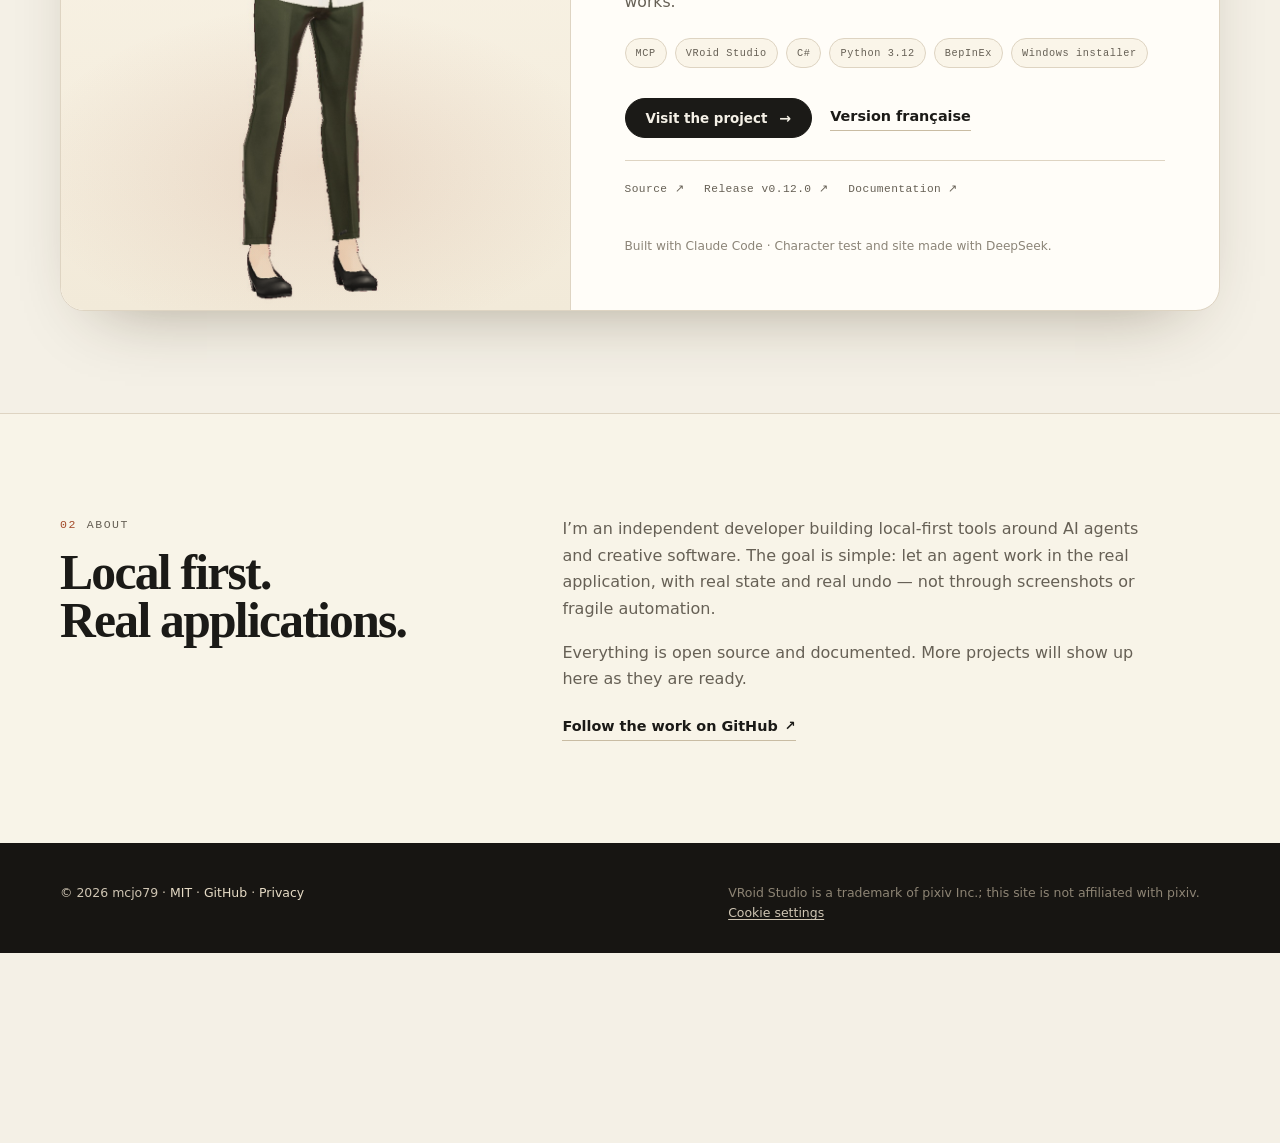
==== commit 224f4016: "Met a jour VRoid MCP Bridge en 0.12" ====
--- a/index.html
+++ b/index.html
@@ -107,7 +107,7 @@
         <a class="btn" href="#projects">See the project <span aria-hidden="true">↓</span></a>
         <a class="text-link" href="https://github.com/mcjo79" target="_blank" rel="noopener">github.com/mcjo79 <span aria-hidden="true">↗</span></a>
       </div>
-      <p class="hero-meta"><span>Currently</span> <a href="#projects">VRoid MCP Bridge</a> <span class="sep">·</span> <span>Windows</span> <span class="sep">·</span> <span>v0.11.0</span></p>
+      <p class="hero-meta"><span>Currently</span> <a href="#projects">VRoid MCP Bridge</a> <span class="sep">·</span> <span>Windows</span> <span class="sep">·</span> <span>v0.12.0</span></p>
     </section>
 
     <section class="section" id="projects">
@@ -127,14 +127,15 @@
           <div class="project-body">
             <p class="project-kicker">Project 01 · 2026</p>
             <h3>VRoid MCP Bridge</h3>
-            <p class="project-summary">A local MCP bridge that lets Claude Code, Claude Desktop, DeepSeek or any MCP client drive VRoid Studio: 52 tools for parameters, textures, hair, presets, camera, captures and VRM export. Every edit goes through VRoid’s own history, so Ctrl+Z works.</p>
+            <p class="project-summary">A local MCP bridge that lets Claude Code, Claude Desktop, DeepSeek or any MCP client drive VRoid Studio: 52 tools for parameters, textures, hair, presets, camera, captures and VRM export. Version 0.12 adds a four-language Windows installer with Python 3.12, NumPy and Pillow bundled, plus DeepSeek Harness support. Every edit goes through VRoid’s own history, so Ctrl+Z works.</p>
 
             <ul class="tags" aria-label="Technologies">
               <li>MCP</li>
               <li>VRoid Studio</li>
               <li>C#</li>
-              <li>Python</li>
+              <li>Python 3.12</li>
               <li>BepInEx</li>
+              <li>Windows installer</li>
             </ul>
 
             <div class="project-actions">
@@ -144,7 +145,7 @@
 
             <div class="project-links">
               <a href="https://github.com/mcjo79/vroid-mcp" target="_blank" rel="noopener">Source ↗</a>
-              <a href="https://github.com/mcjo79/vroid-mcp/releases/latest" target="_blank" rel="noopener">Release v0.11.0 ↗</a>
+              <a href="https://github.com/mcjo79/vroid-mcp/releases/latest" target="_blank" rel="noopener">Release v0.12.0 ↗</a>
               <a href="https://github.com/mcjo79/vroid-mcp/blob/main/docs/REFERENCE.md" target="_blank" rel="noopener">Documentation ↗</a>
             </div>
 
